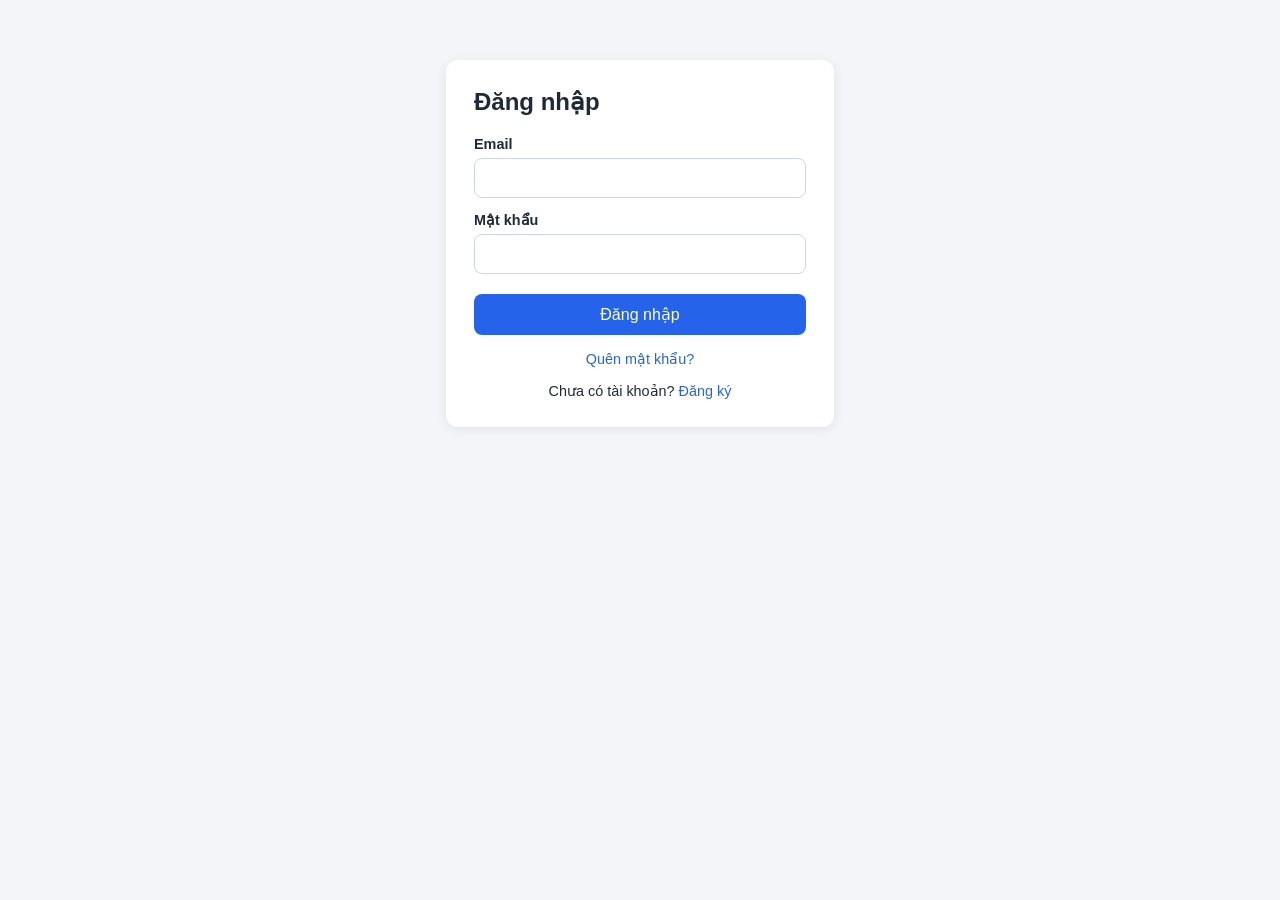
==== FrontEnd/index.html @ 5ddc9ca8 "Upload Python project" ====
<!DOCTYPE html>
<html lang="vi">
<head>
  <meta charset="UTF-8">
  <meta http-equiv="refresh" content="0; url=html/login.html">
  <title>Hệ thống quản lý tuyển dụng</title>
</head>
<body><a href="html/login.html">Vào trang đăng nhập</a></body>
</html>
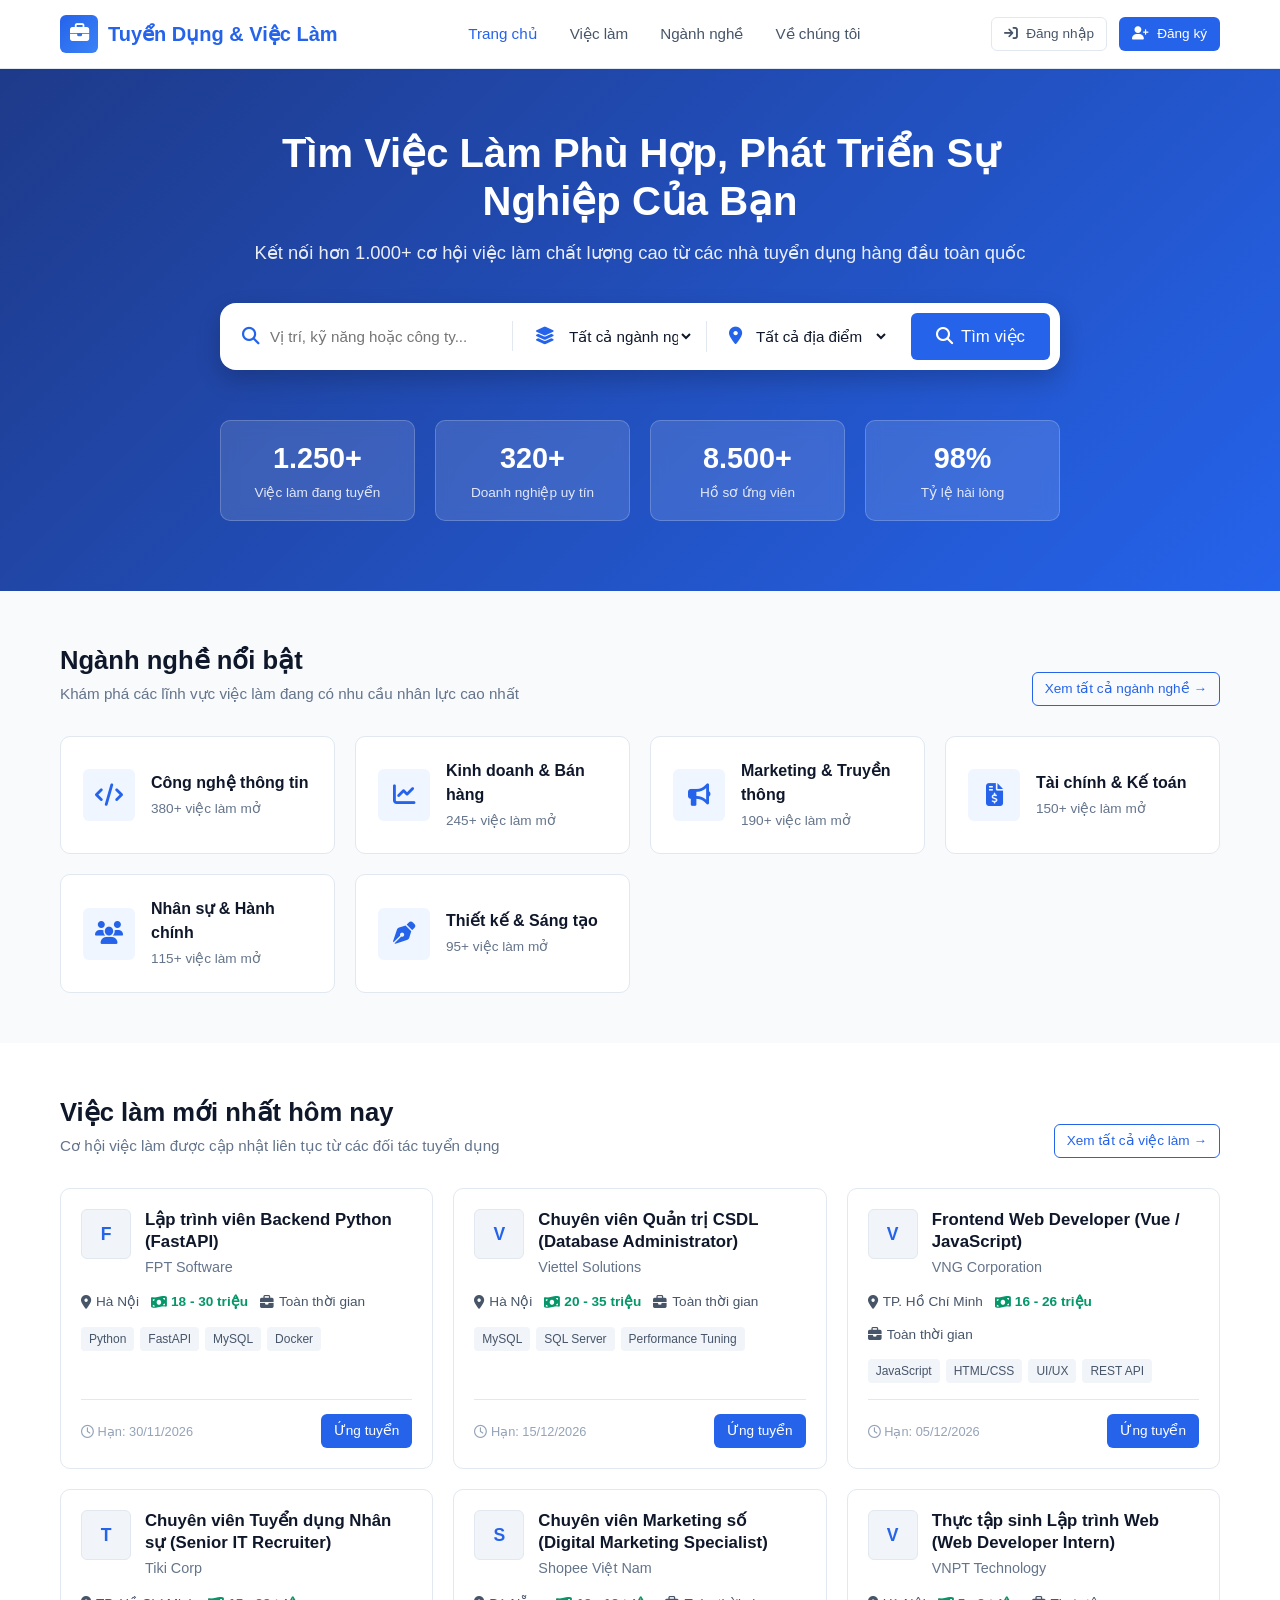
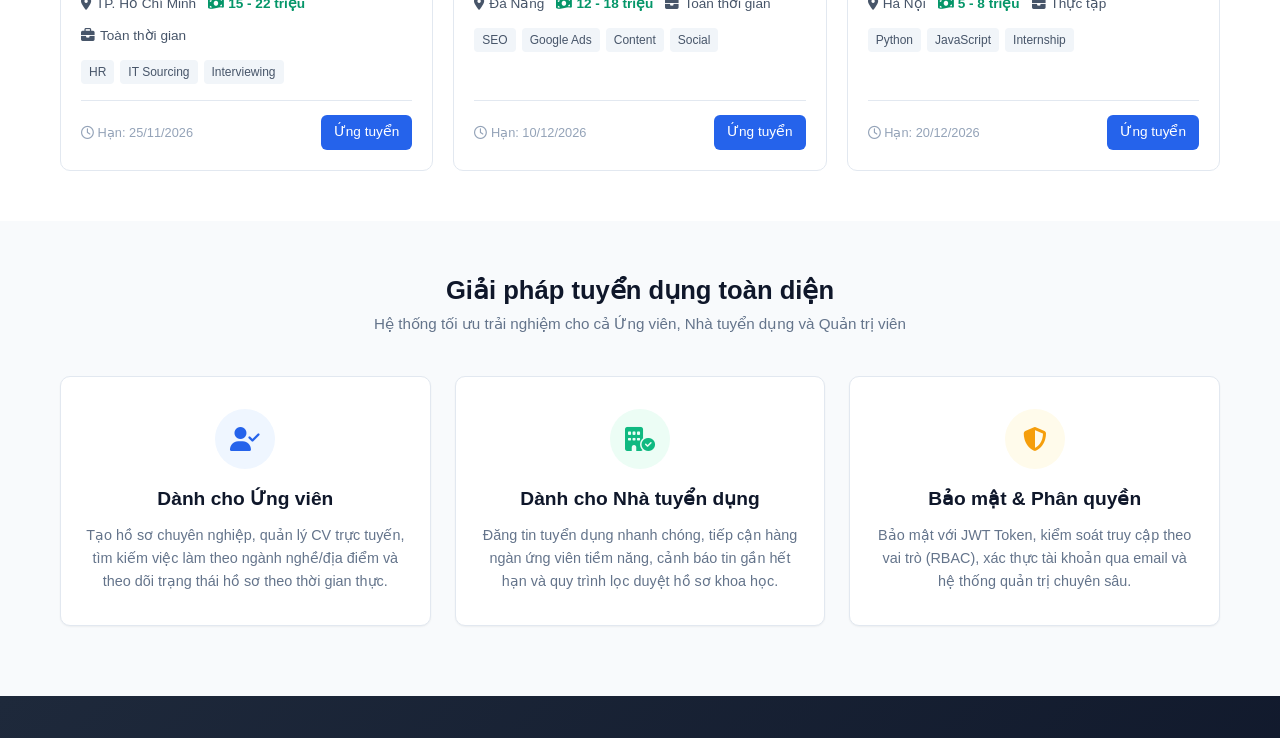
==== commit 72032b59: "Update phần Frontend Sprint 1" ====
--- a/FrontEnd/index.html
+++ b/FrontEnd/index.html
@@ -2,8 +2,10 @@
 <html lang="vi">
 <head>
   <meta charset="UTF-8">
-  <meta http-equiv="refresh" content="0; url=html/login.html">
+  <meta http-equiv="refresh" content="0; url=html/index.html">
   <title>Hệ thống quản lý tuyển dụng</title>
 </head>
-<body><a href="html/login.html">Vào trang đăng nhập</a></body>
+<body>
+  <p>Đang chuyển hướng đến trang chủ... <a href="html/index.html">Bấm vào đây nếu không tự chuyển</a></p>
+</body>
 </html>
